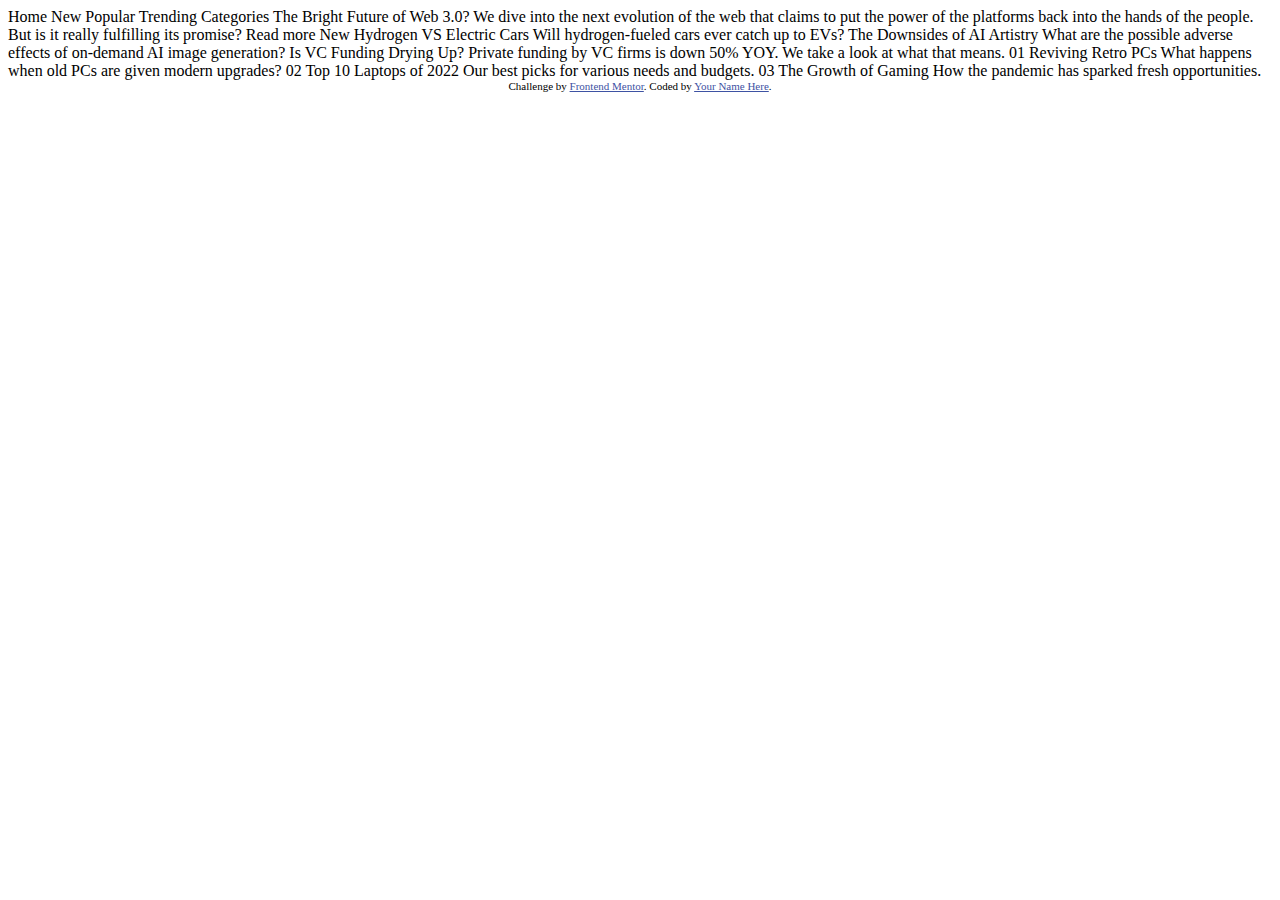
==== index.html @ 1b7a014c "Initial commit" ====
<!DOCTYPE html>
<html lang="en">
<head>
  <meta charset="UTF-8">
  <meta name="viewport" content="width=device-width, initial-scale=1.0"> <!-- displays site properly based on user's device -->

  <link rel="icon" type="image/png" sizes="32x32" href="./assets/images/favicon-32x32.png">

  <title>Frontend Mentor | News homepage</title>

  <!-- Feel free to remove these styles or customise in your own stylesheet 👍 -->
  <style>
    .attribution { font-size: 11px; text-align: center; }
    .attribution a { color: hsl(228, 45%, 44%); }
  </style>
</head>
<body>

  Home
  New
  Popular
  Trending
  Categories

  The Bright Future of Web 3.0?

  We dive into the next evolution of the web that claims to put the power of the platforms back into the hands of the people.
  But is it really fulfilling its promise?

  Read more

  New

  Hydrogen VS Electric Cars
  Will hydrogen-fueled cars ever catch up to EVs?

  The Downsides of AI Artistry
  What are the possible adverse effects of on-demand AI image generation?

  Is VC Funding Drying Up?
  Private funding by VC firms is down 50% YOY. We take a look at what that means.

  01
  Reviving Retro PCs
  What happens when old PCs are given modern upgrades?

  02
  Top 10 Laptops of 2022
  Our best picks for various needs and budgets.

  03
  The Growth of Gaming
  How the pandemic has sparked fresh opportunities.

  <div class="attribution">
    Challenge by <a href="https://www.frontendmentor.io?ref=challenge" target="_blank">Frontend Mentor</a>.
    Coded by <a href="#">Your Name Here</a>.
  </div>
</body>
</html>
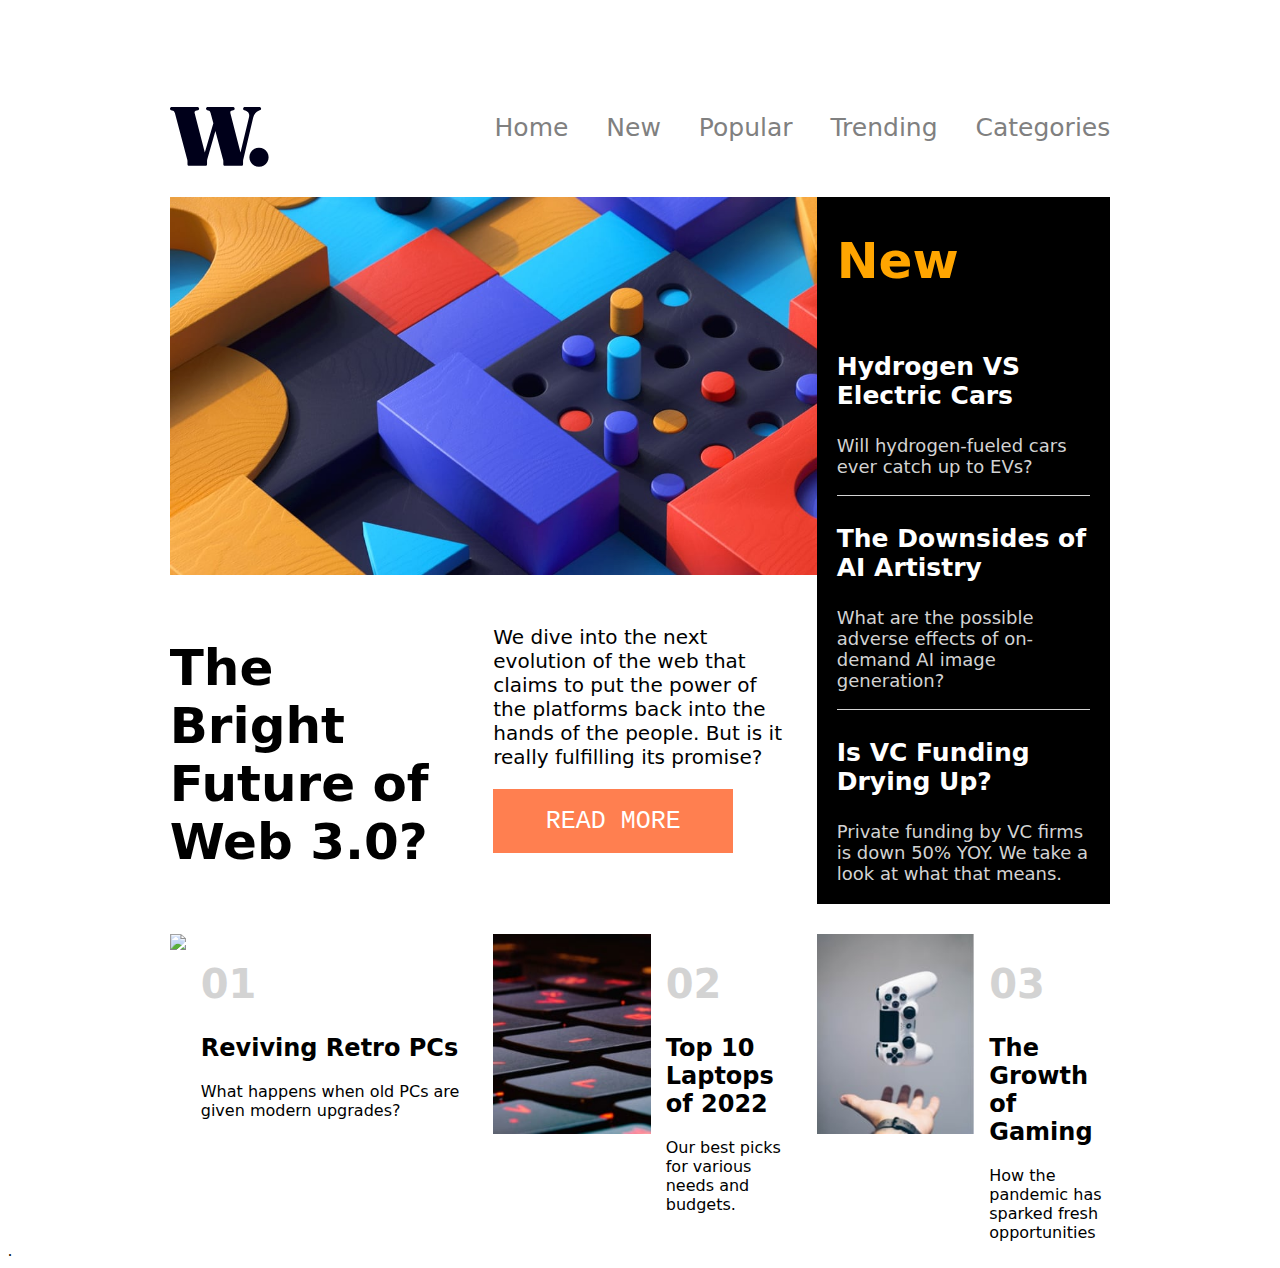
==== commit cdd9ed2e: "rename files" ====
--- a/index.html
+++ b/index.html
@@ -4,57 +4,86 @@
   <meta charset="UTF-8">
   <meta name="viewport" content="width=device-width, initial-scale=1.0"> <!-- displays site properly based on user's device -->
 
-  <link rel="icon" type="image/png" sizes="32x32" href="./assets/images/favicon-32x32.png">
+  <link rel="icon" type="image/png" sizes="32x32" href="assets1/images/favicon-32x32.png">
 
   <title>Frontend Mentor | News homepage</title>
 
-  <!-- Feel free to remove these styles or customise in your own stylesheet 👍 -->
+  <link rel="stylesheet" href="styles.css">
   <style>
     .attribution { font-size: 11px; text-align: center; }
     .attribution a { color: hsl(228, 45%, 44%); }
   </style>
 </head>
 <body>
+<div class="container">
+  <div class="header">
+    <img class="logo" src="assets1/images/logo.svg" width="100px" height="60px">
+    <p class="header">
+      Home New Popular Trending Categories
+    </p>
+  </div>
 
-  Home
-  New
-  Popular
-  Trending
-  Categories
+  <div class="bigImage">
+    <img class="colorful" src="assets1/images/image-web-3-desktop.jpg" width="920">
+  </div>
+  <div class="blackBox">
 
-  The Bright Future of Web 3.0?
+    <h1 class="new">New</h1>
 
-  We dive into the next evolution of the web that claims to put the power of the platforms back into the hands of the people.
-  But is it really fulfilling its promise?
+      <div class="boxText">
+        <h3> Hydrogen VS Electric Cars </h3>
+        <p class="blackBox">Will hydrogen-fueled cars ever catch up to EVs?</p>
+      </div>
+      <div class="boxText">
+        <h3>The Downsides of AI Artistry</h3>
+        <p class="blackBox">What are the possible adverse effects of on-demand AI image generation?</p>
+      </div>
+      <div>
+        <h3>Is VC Funding Drying Up?</h3>
+        <p class="blackBox">Private funding by VC firms is down 50% YOY. We take a look at what that means.</p>
+      </div>
 
-  Read more
 
-  New
+  </div>
+  <div class="bigTitle">
+    <h1 class="bigTitle">The Bright Future of Web 3.0?</h1>
+  </div>
+  <div class="button">
+    <p class ="text">We dive into the next evolution of the web that claims to put the power of the platforms back into the hands of the people.
+      But is it really fulfilling its promise?</p>
+    <div class="partButton"> READ MORE</div>
+  </div>
+  <div class="first">
+    <img class="computer" src="/news-homepage/assets1/images/image-retro-pcs.jpg" height="200">
+    <div class="smallText">
+      <h1>01</h1>
+      <h2>Reviving Retro PCs</h2>
+      What happens when old PCs are given modern upgrades?
+    </div>
 
-  Hydrogen VS Electric Cars
-  Will hydrogen-fueled cars ever catch up to EVs?
+  </div>
+  <div class="second">
+    <img class="keyboard" src="assets1/images/image-top-laptops.jpg" height="200">
+    <div class="smallText">
+      <h1>02</h1>
+      <h2>Top 10 Laptops of 2022</h2>
+      Our best picks for various needs and budgets.
+    </div>
+  </div>
+  <div class="third">
+    <img class="gaming" src="assets1/images/image-gaming-growth.jpg" height="200">
+    <div class="smallText">
+      <h1>03</h1>
+      <h2>The Growth of Gaming</h2>
+      How the pandemic has sparked fresh opportunities
+    </div>
+  </div>
 
-  The Downsides of AI Artistry
-  What are the possible adverse effects of on-demand AI image generation?
 
-  Is VC Funding Drying Up?
-  Private funding by VC firms is down 50% YOY. We take a look at what that means.
+</div>
 
-  01
-  Reviving Retro PCs
-  What happens when old PCs are given modern upgrades?
 
-  02
-  Top 10 Laptops of 2022
-  Our best picks for various needs and budgets.
 
-  03
-  The Growth of Gaming
-  How the pandemic has sparked fresh opportunities.
-
-  <div class="attribution">
-    Challenge by <a href="https://www.frontendmentor.io?ref=challenge" target="_blank">Frontend Mentor</a>.
-    Coded by <a href="#">Your Name Here</a>.
-  </div>
 </body>
 </html>
+.--- a/styles.css
+++ b/styles.css
@@ -0,0 +1,132 @@
+body{
+    background-color: Off-white;
+}
+.container {
+    display: grid;
+    background-color: Off-white;
+    grid-template-columns: repeat(8, 1fr);
+    grid-template-rows:minmax(50px, auto);
+    grid-gap: 30px;
+
+}
+div.header {
+    display: flex;
+    grid-column:2/8;
+    grid-row:2/3;
+    align-items: flex-end;
+    justify-content: space-between;
+}
+div.bigImage{
+    display: flex;
+    grid-column:2/4;
+    grid-row:3/3;
+    justify-content: flex-start;
+}
+div.blackBox{
+    display: flex;
+    grid-column:6/8;
+    grid-row: 3/5;
+    background-color: black;
+    flex-direction: column;
+    font-family: Inter, system-ui;
+    padding-left: 20px;
+    padding-right: 20px;
+    justify-content: space-around;
+}
+p.header{
+    font-size: 25px;
+    color: gray;
+    font-family: Inter, system-ui;
+    word-spacing: 30px;
+}
+h1.new{
+    display: flex;
+    color: orange;
+    font-size: 50px;
+}
+h3{
+    color:white;
+
+}
+p{
+    color:lightgrey;
+}
+div.bigTitle{
+    display: flex;
+    grid-column:2/4;
+    grid-row: 4/5;
+    font-size: 40px;
+    font-family: Inter, system-ui;
+}
+div.button{
+    display: flex;
+    grid-column:4/6;
+    grid-row: 4/5;
+}
+div.first{
+    display: flex;
+    grid-column:2/4;
+    grid-row: 5/7;
+}
+div.second{
+    display: flex;
+    grid-column:4/6;
+    grid-row: 5/7;
+}
+div.third{
+    display: flex;
+    grid-column:6/8;
+    grid-row: 5/7;
+}
+p.text{
+    color: black;
+    font-family: Inter, system-ui;
+    font-size: 20px;
+}
+div.button{
+    display: flex;
+    flex-direction: column;
+}
+div.partButton{
+    display: flex;
+    justify-content: center;
+    align-items: center;
+    background-color: coral;
+    color: white;
+    font-size: 25px;
+    font-family: Inter, monospace;
+    width:15rem;
+    height: 4rem;
+}
+h3{
+    font-size: 25px;
+    font-family: Inter, system-ui;
+}
+p.blackBox{
+    font-size: 18px;
+    font-family: Inter, system-ui;
+}
+h1{
+    font-size: 40px;
+    color: lightgrey;
+    font-family: Inter, system-ui;
+}
+h1.bigTitle{
+    color: black;
+    font-size: 50px;
+}
+div.first{
+    font-family: Inter, system-ui;
+}
+div.second{
+    font-family: Inter, system-ui;
+}
+div.third{
+    font-family: Inter, system-ui;
+}
+div.boxText{
+    border-bottom:1px solid lightgrey;
+}
+div.smallText{
+    margin-left: 15px;
+}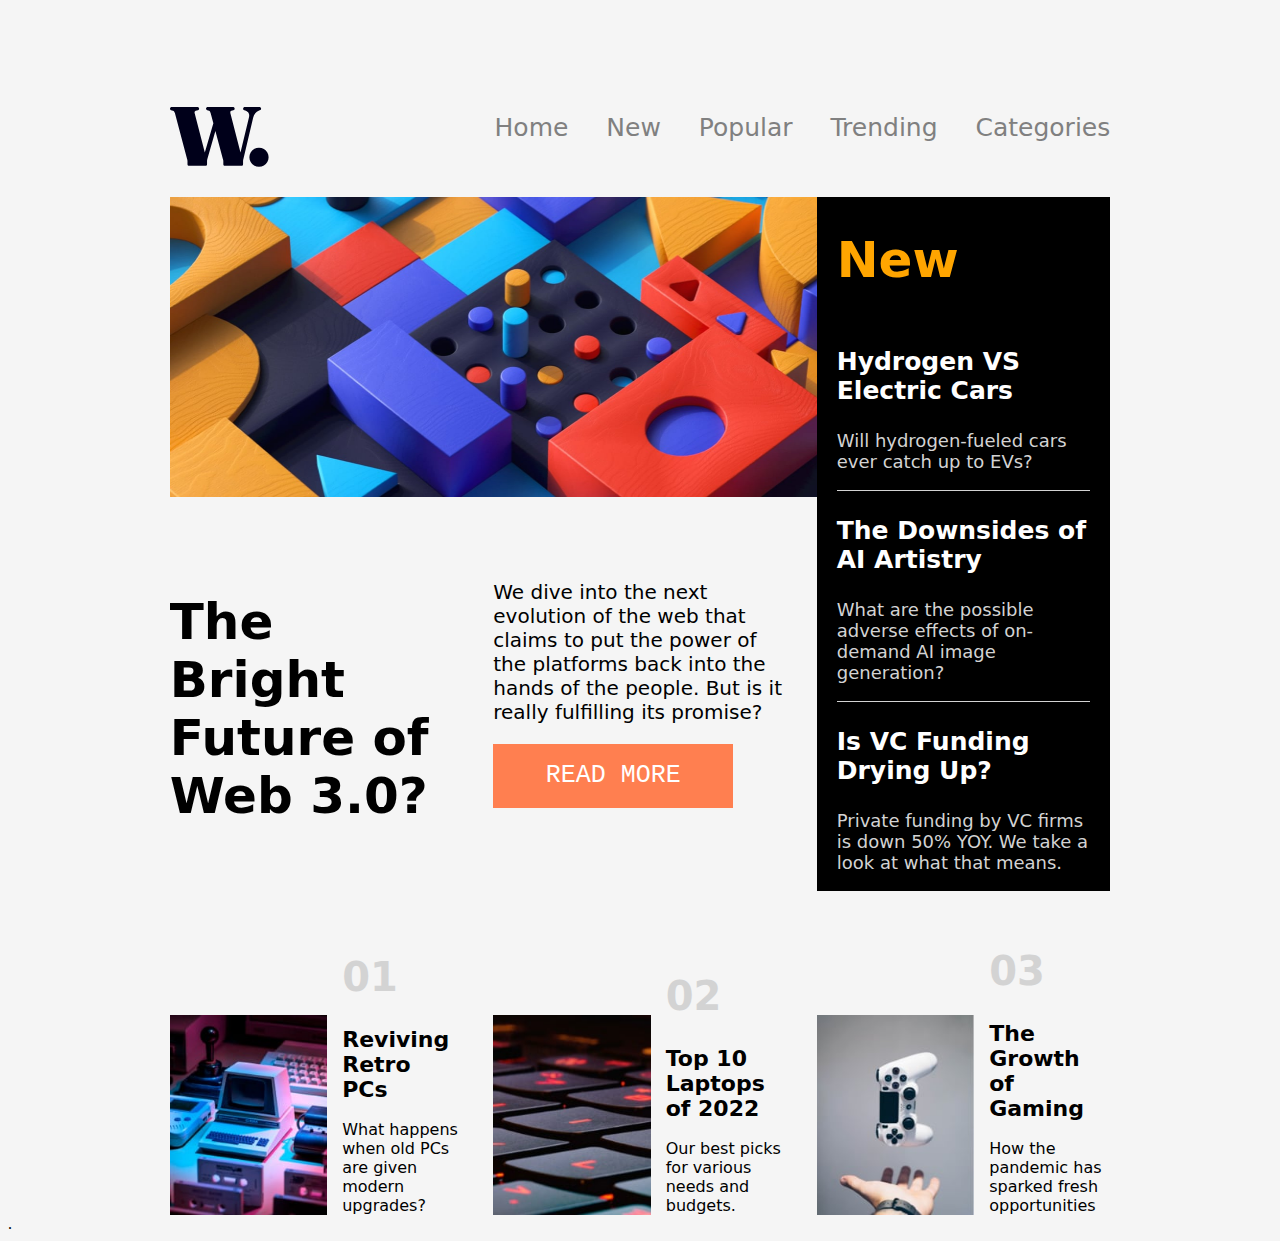
==== commit f7497497: "alter the layout" ====
--- a/index.html
+++ b/index.html
@@ -24,7 +24,7 @@
   </div>
 
   <div class="bigImage">
-    <img class="colorful" src="assets1/images/image-web-3-desktop.jpg" width="920">
+    <img class="colorful" src="assets1/images/image-web-3-desktop.jpg" width="700" height="300">
   </div>
   <div class="blackBox">
 
@@ -54,13 +54,12 @@
     <div class="partButton"> READ MORE</div>
   </div>
   <div class="first">
-    <img class="computer" src="/news-homepage/assets1/images/image-retro-pcs.jpg" height="200">
+    <img class="computer" src="assets1/images/image-retro-pcs.jpg" height="200">
     <div class="smallText">
       <h1>01</h1>
       <h2>Reviving Retro PCs</h2>
       What happens when old PCs are given modern upgrades?
     </div>
-
   </div>
   <div class="second">
     <img class="keyboard" src="assets1/images/image-top-laptops.jpg" height="200">
--- a/styles.css
+++ b/styles.css
@@ -1,9 +1,9 @@
 body{
-    background-color: Off-white;
+    background-color: whitesmoke;
 }
 .container {
     display: grid;
-    background-color: Off-white;
+    background-color: whitesmoke;
     grid-template-columns: repeat(8, 1fr);
     grid-template-rows:minmax(50px, auto);
     grid-gap: 30px;
@@ -102,6 +102,9 @@
     font-size: 25px;
     font-family: Inter, system-ui;
 }
+h2{
+    font-size: 22px;
+}
 p.blackBox{
     font-size: 18px;
     font-family: Inter, system-ui;
@@ -116,12 +119,18 @@
     font-size: 50px;
 }
 div.first{
+    display: flex;
+    align-items: flex-end;
     font-family: Inter, system-ui;
 }
 div.second{
+    display: flex;
+    align-items: flex-end;
     font-family: Inter, system-ui;
 }
 div.third{
+    display: flex;
+    align-items: flex-end;
     font-family: Inter, system-ui;
 }
 div.boxText{
